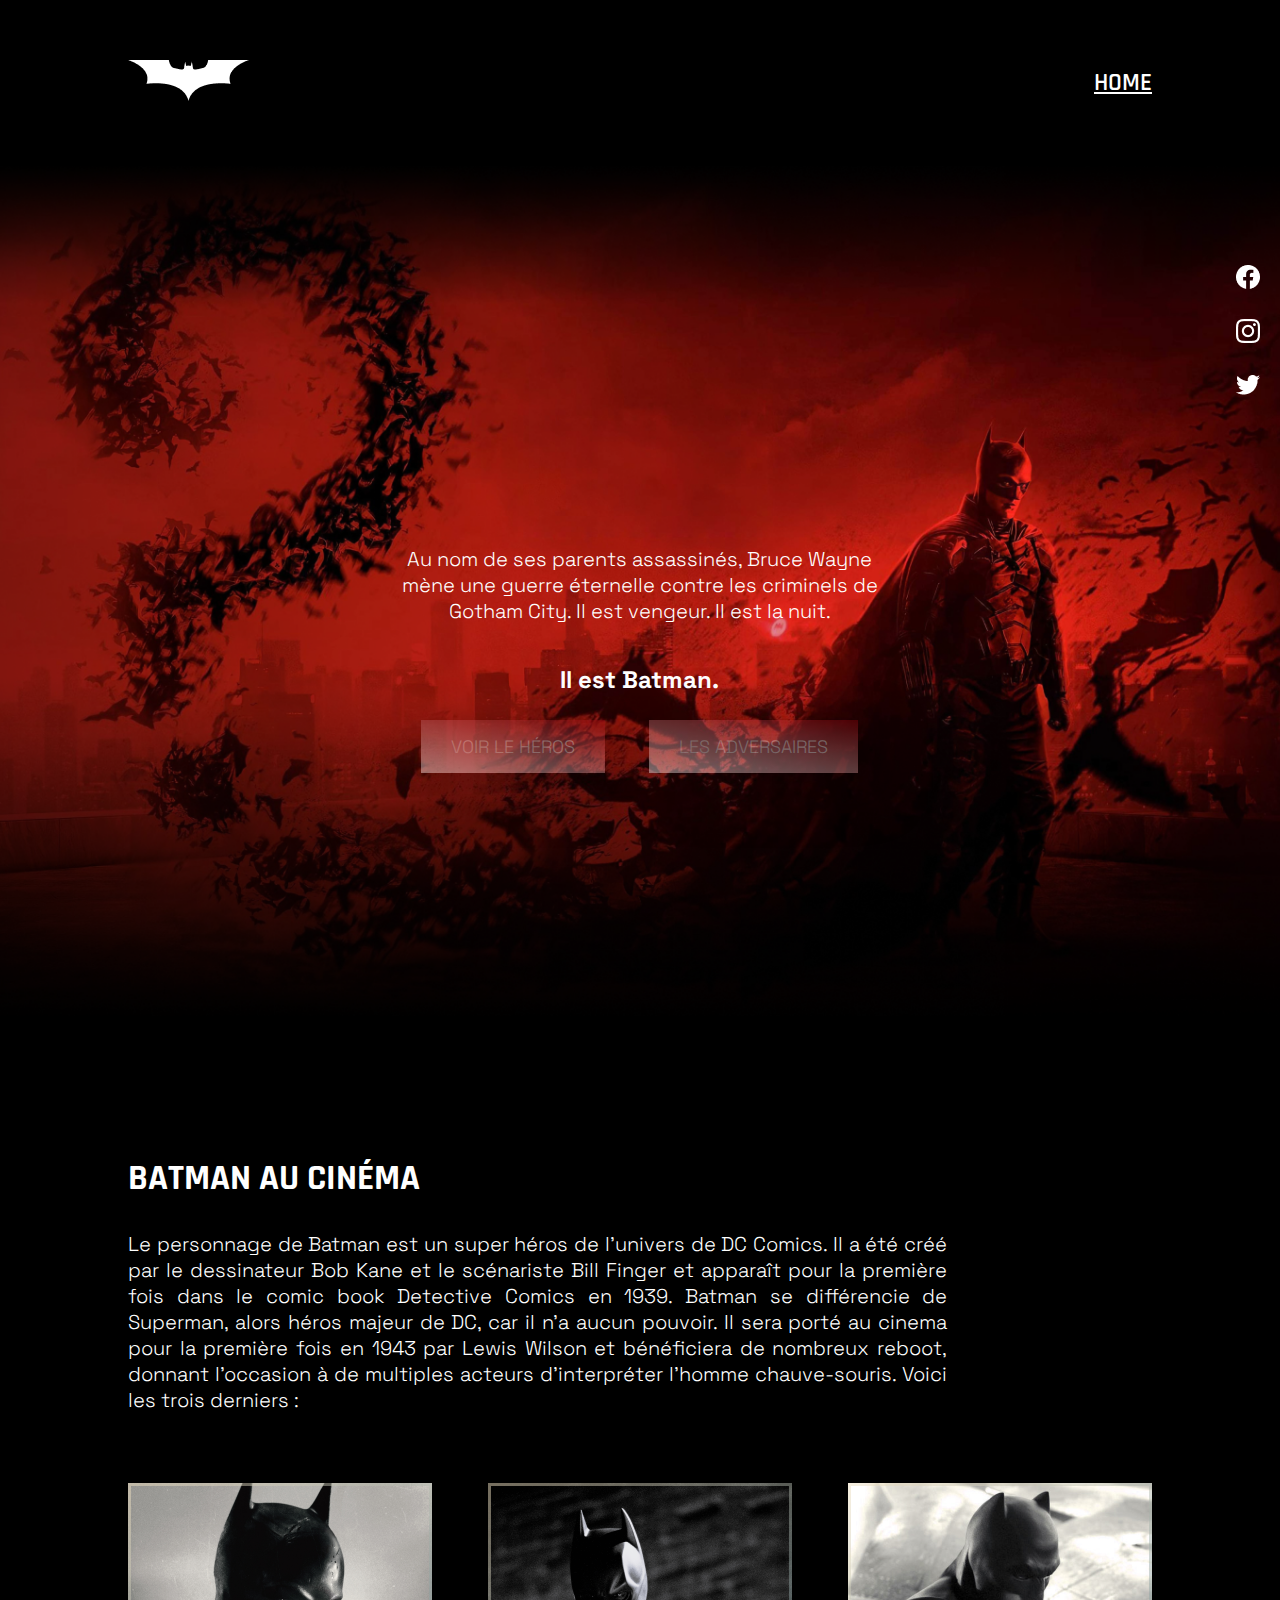
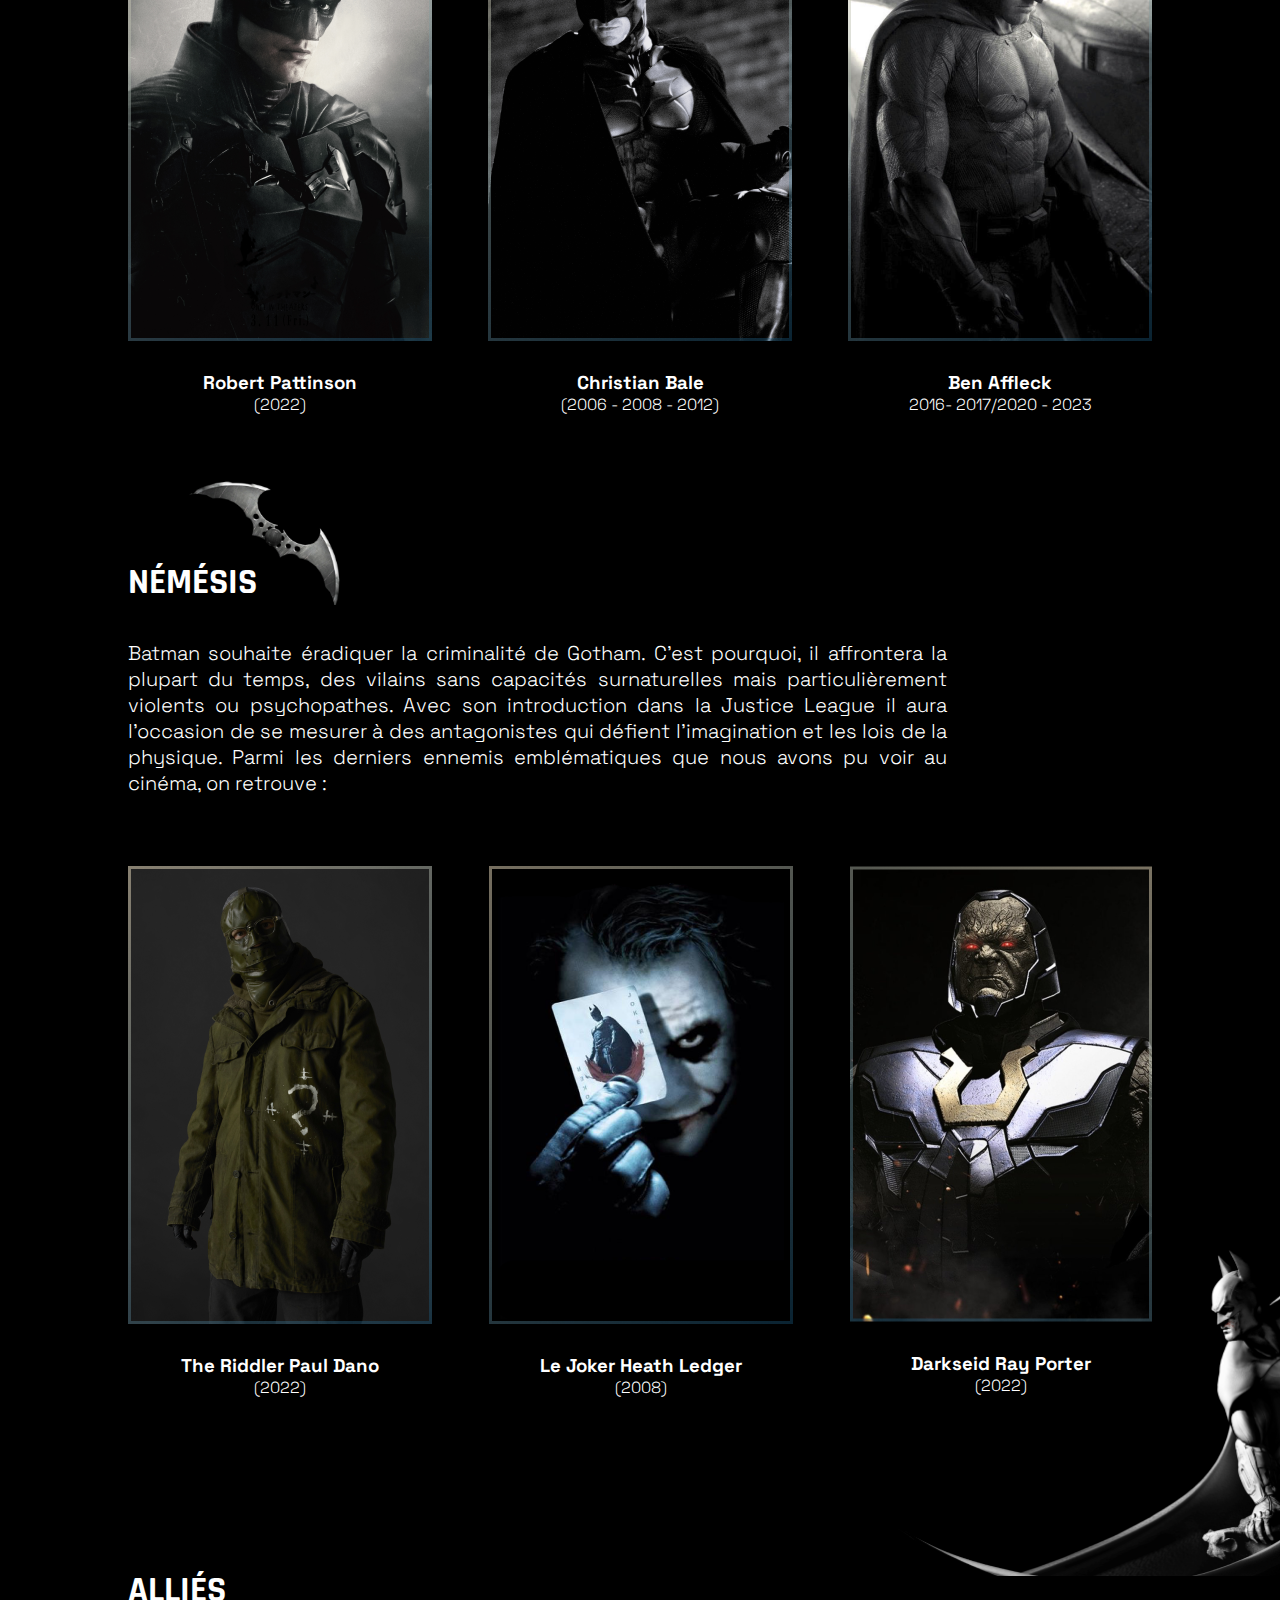
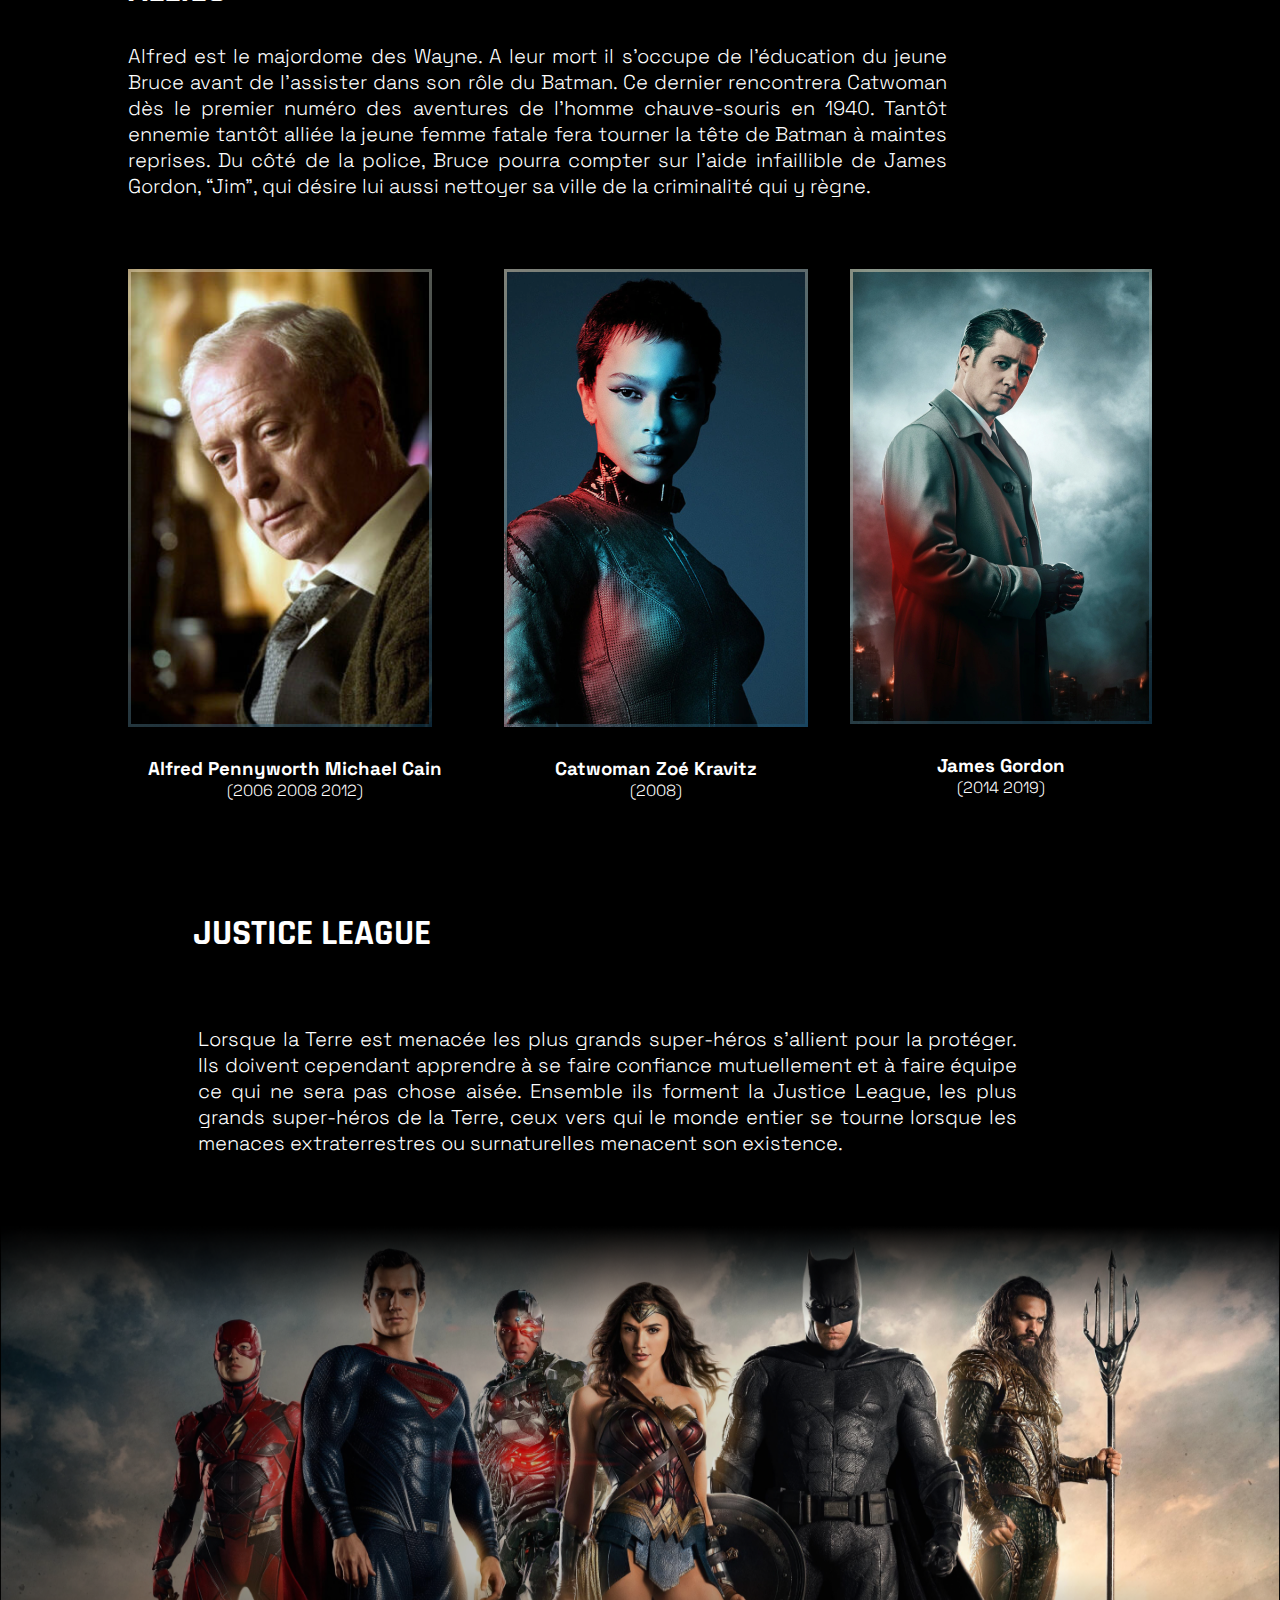
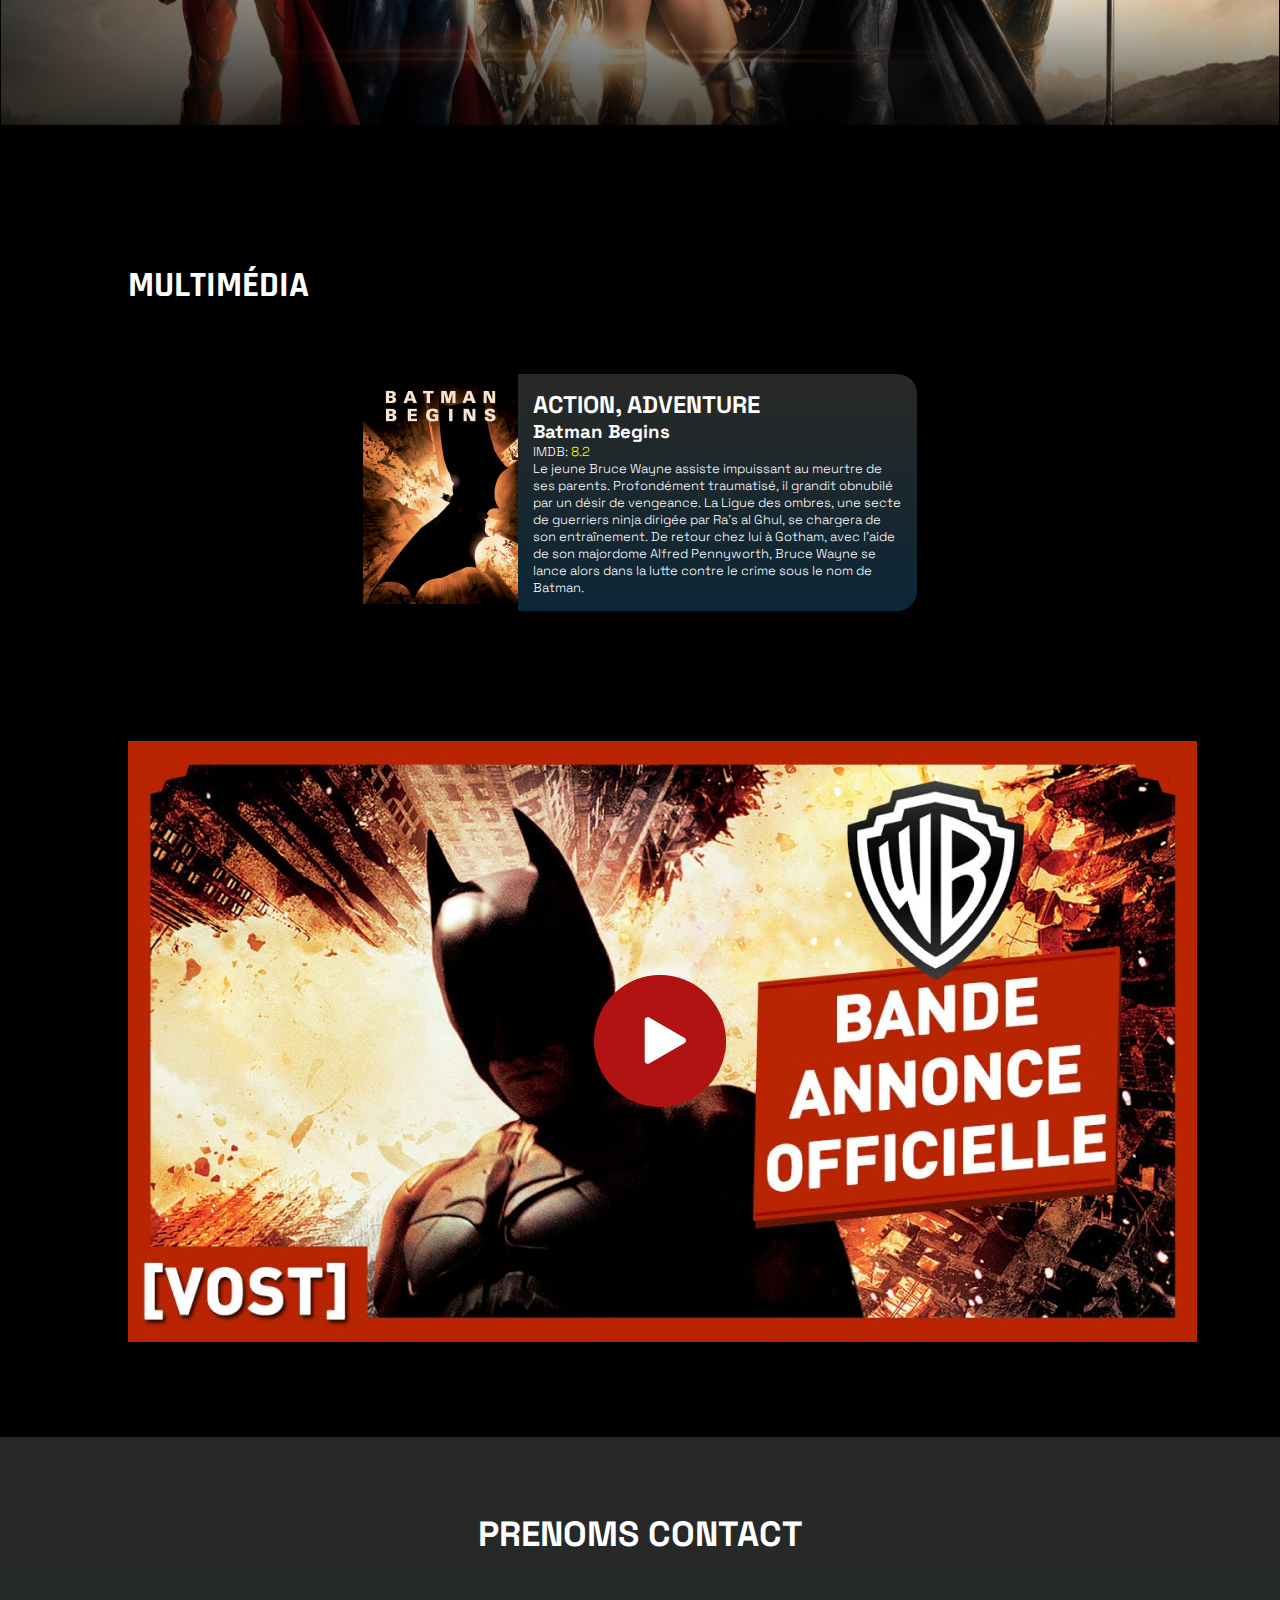
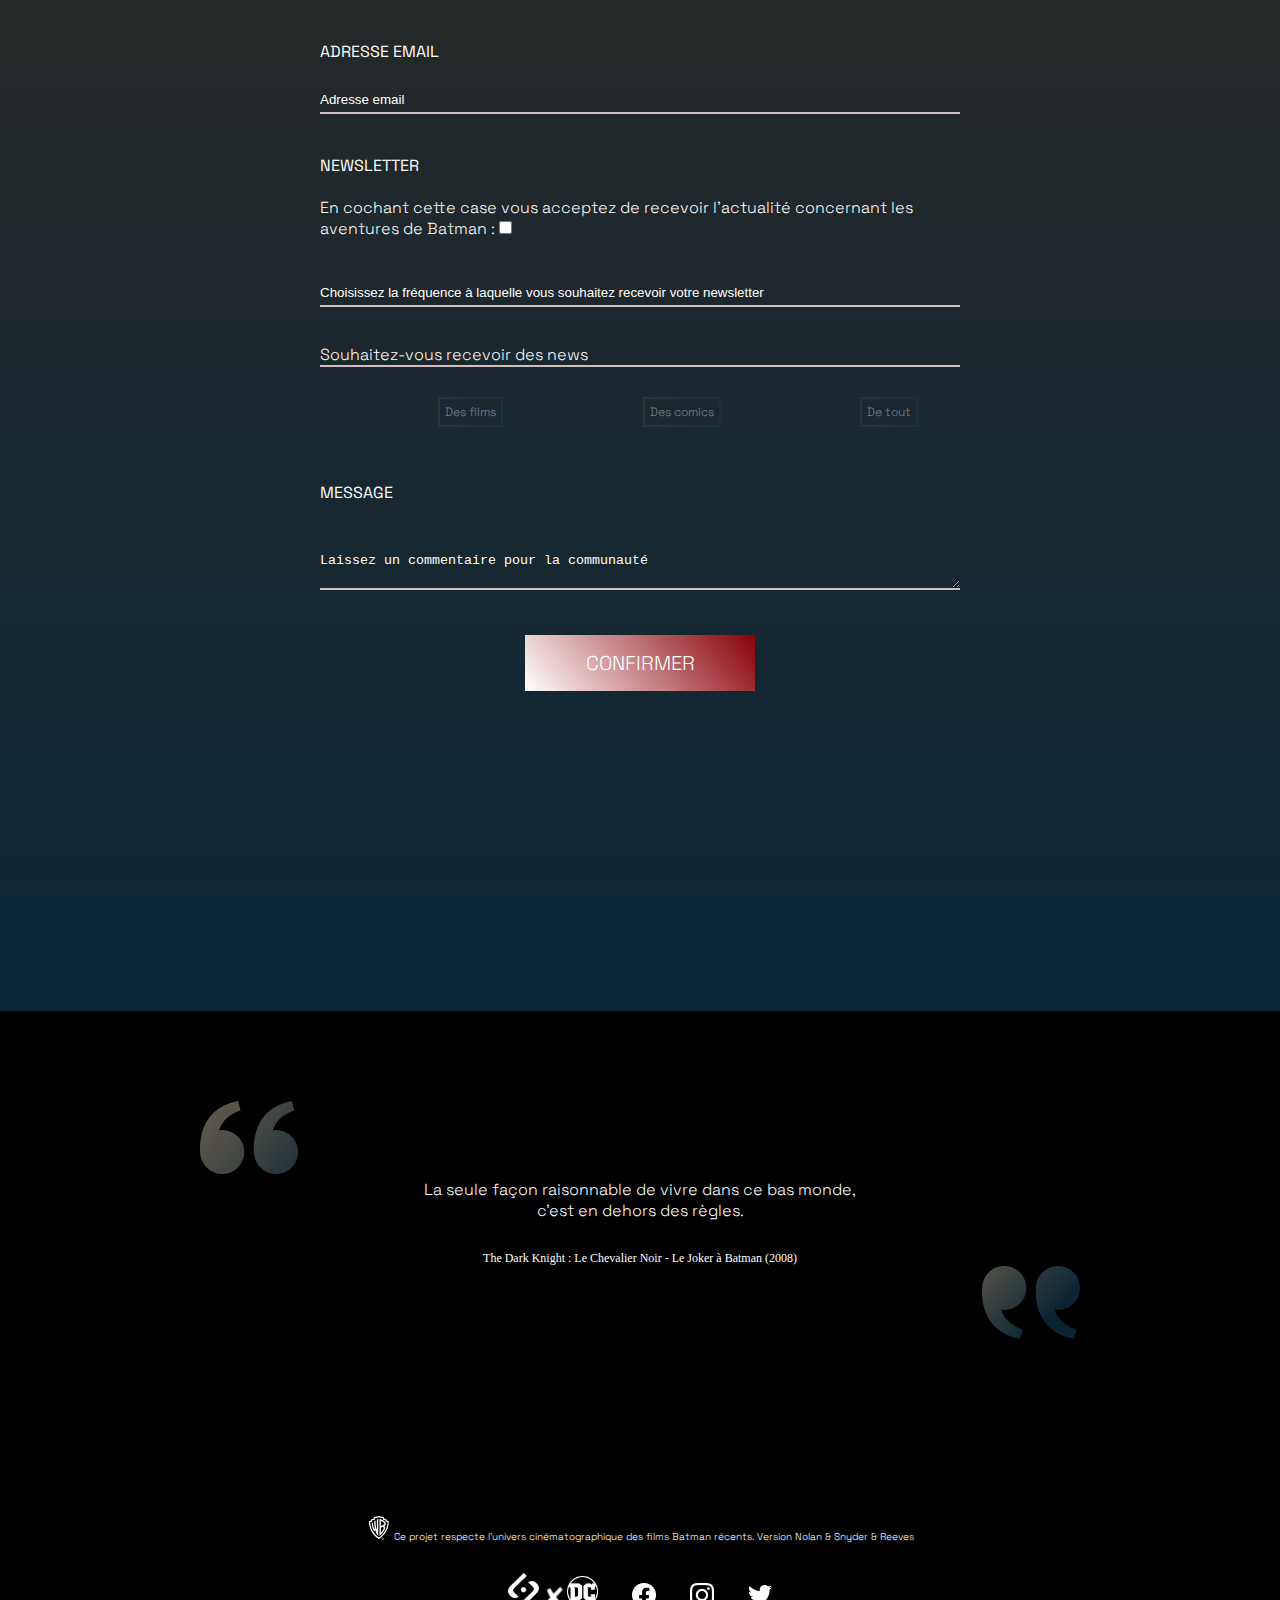
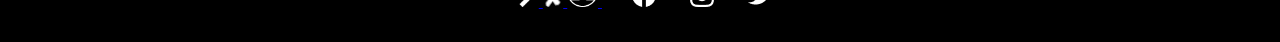
==== index.html @ 6c206aac "Initial commit" ====
<!DOCTYPE html>
<html lang="fr">

<head>
    <meta charset="UTF-8" />
    <meta name="viewport" content="width=device-width, initial-scale=1.0" />
    <title>Batman project</title>
    <link rel="stylesheet" href="./assets/CSS/style.css" />
    <style></style>
</head>

<body>
    <header>
        <nav class="container">
            <a href="index.html">
                <img class="logo" src="assets/Logos/logohome.png" alt="logo" />
            </a>
            <ul>
                <li><a href="index.html">HOME</a></li>
            </ul>
        </nav>
    </header>
    <main>
        <!--Les reseaux sociaux avec le scrolling-->
        <div class="scroll">
            <a href="#hero"><img class="social" src="./assets/Logos/logo_bat_flèche.png" alt="" /></a>
            <img class="social" src="./assets/Logos/icon_facebook.png" alt="" />
            <img class="social" src="./assets/Logos/icon_ig.png" alt="" />
            <img class="social" src="./assets/Logos/icon_tw.png" alt="" />
            <a href="#citations"><img class="social" src="./assets/Logos/logo_bat_flèche_2.png" alt="" /></a>
        </div>

        <!--La première section de la partie - hero-->
        <section id="hero">
            <div class="container">
                <div class="content">
                    <p class="texte">
                        Au nom de ses parents assassinés, Bruce Wayne mène une guerre
                        éternelle contre les criminels de Gotham City. Il est vengeur. Il
                        est la nuit.
                    </p>
                    <h2 class="titre">Il est Batman.</h2>
                    <div class="cta">
                        <a class="btn" href="#Batman-cinéma">VOIR LE HÉROS</a>
                        <a class="btn" href="#némésis">LES ADVERSAIRES</a>
                    </div>
                </div>
            </div>
            <img class="flèche" src="./assets/Logos/flèche_down_header.png" alt="" />
        </section>

        <!--La deuxième section concernant Batman au cinéma-->
        <section id="Batman-cinéma">
            <div class="container">
                <h1 class="titre">BATMAN AU CINÉMA</h1>
                <p class="description">
                    Le personnage de Batman est un super héros de l’univers de DC
                    Comics. Il a été créé par le dessinateur Bob Kane et le scénariste
                    Bill Finger et apparaît pour la première fois dans le comic book
                    Detective Comics en 1939. Batman se différencie de Superman, alors
                    héros majeur de DC, car il n’a aucun pouvoir. Il sera porté au
                    cinema pour la première fois en 1943 par Lewis Wilson et bénéficiera
                    de nombreux reboot, donnant l’occasion à de multiples acteurs
                    d’interpréter l’homme chauve-souris. Voici les trois derniers :
                </p>
                <div class="batman-personnage">
                    <div class="batman-item">
                        <div class="image-container">
                            <img src="./assets/Illustrations/Bathome2.png" alt="" />
                        </div>

                        <div class="personnage-info">
                            <h3>Robert Pattinson</h3>
                            <p>(2022)</p>
                        </div>
                    </div>
                    <div class="batman-item">
                        <div class="image-container">
                            <img src="./assets/Illustrations/Bathome3.png" alt="" />
                        </div>

                        <div class="personnage-info">
                            <h3>Christian Bale</h3>
                            <p>(2006 - 2008 - 2012)</p>
                        </div>
                    </div>
                    <div class="batman-item">
                        <div class="image-container">
                            <img src="./assets/Illustrations/Bathome4.png" alt="" />
                        </div>

                        <div class="personnage-info">
                            <h3>Ben Affleck</h3>
                            <p>2016- 2017/2020 - 2023</p>
                        </div>
                    </div>
                </div>
            </div>
        </section>

        <!--La section némésis-->
        <section id="némésis">
            <div class="container">
                <div>
                    <h1 class="titre">NÉMÉSIS</h1>
                </div>

                <p class="description">
                    Batman souhaite éradiquer la criminalité de Gotham. C’est pourquoi,
                    il affrontera la plupart du temps, des vilains sans capacités
                    surnaturelles mais particulièrement violents ou psychopathes. Avec
                    son introduction dans la Justice League il aura l’occasion de se
                    mesurer à des antagonistes qui défient l’imagination et les lois de
                    la physique. Parmi les derniers ennemis emblématiques que nous avons
                    pu voir au cinéma, on retrouve :
                </p>
                <div class="némésis-personnage">
                    <div class="némésis-item">
                        <div class="image-container">
                            <img src="./assets/Illustrations/Bathome5.png" alt="" />
                        </div>

                        <div class="personnage-info">
                            <h3>The Riddler Paul Dano</h3>
                            <p>(2022)</p>
                        </div>
                    </div>
                    <div class="némésis-item">
                        <div class="image-container">
                            <img src="./assets/Illustrations/Bathome6.png" alt="" />
                        </div>

                        <div class="personnage-info">
                            <h3>Le Joker Heath Ledger</h3>
                            <p>(2008)</p>
                        </div>
                    </div>
                    <div class="némésis-item">
                        <div class="image-container">
                            <img src="./assets/Illustrations/Bathome7.png" alt="" />
                        </div>

                        <div class="personnage-info">
                            <h3>Darkseid Ray Porter</h3>
                            <p>(2022)</p>
                        </div>
                    </div>
                </div>
            </div>
        </section>
        <!--La section alliés-->
        <section id="alliés">
            <div class="container">
                <h1 class="titre">ALLIÉS</h1>
                <p class="description">
                    Alfred est le majordome des Wayne. A leur mort il s’occupe de
                    l’éducation du jeune Bruce avant de l’assister dans son rôle du
                    Batman. Ce dernier rencontrera Catwoman dès le premier numéro des
                    aventures de l’homme chauve-souris en 1940. Tantôt ennemie tantôt
                    alliée la jeune femme fatale fera tourner la tête de Batman à
                    maintes reprises. Du côté de la police, Bruce pourra compter sur
                    l’aide infaillible de James Gordon, “Jim”, qui désire lui aussi
                    nettoyer sa ville de la criminalité qui y règne.
                </p>
                <div class="alliés-personnage">
                    <div class="alliés-item">
                        <div class="image-container">
                            <img src="./assets/Illustrations/Bathome9.png" alt="" />
                        </div>

                        <div class="personnage-info">
                            <h3>Alfred Pennyworth Michael Cain</h3>
                            <p>(2006 2008 2012)</p>
                        </div>
                    </div>
                    <div class="alliés-item">
                        <div class="image-container">
                            <img src="./assets/Illustrations/Bathome8.png" alt="" />
                        </div>

                        <div class="personnage-info">
                            <h3>Catwoman Zoé Kravitz</h3>
                            <p>(2008)</p>
                        </div>
                    </div>
                    <div class="alliés-item">
                        <div class="image-container">
                            <img src="./assets/Illustrations/Bathome10.png" alt="" />
                        </div>

                        <div class="personnage-info">
                            <h3>James Gordon</h3>
                            <p>(2014 2019)</p>
                        </div>
                    </div>
                </div>
            </div>
        </section>
        <!--La section justice league-->
        <section id="batman-justice-league">
            <div class="container">
                <h1 class="titre">JUSTICE LEAGUE</h1>
                <p class="description">
                    Lorsque la Terre est menacée les plus grands super-héros s’allient
                    pour la protéger. Ils doivent cependant apprendre à se faire
                    confiance mutuellement et à faire équipe ce qui ne sera pas chose
                    aisée. Ensemble ils forment la Justice League, les plus grands
                    super-héros de la Terre, ceux vers qui le monde entier se tourne
                    lorsque les menaces extraterrestres ou surnaturelles menacent son
                    existence.
                </p>
            </div>
            <img class="justice-league" width="100%" src="./assets/Illustrations/Bathome11.png" alt="" />
        </section>

        <!--La section multimédia-->
        <section id="multimédia">
            <div class="container">
                <h1 class="titre"><strong>MULTIMÉDIA</strong></h1>

                <button class="left">
                    <img src="assets/Logos/icon_flèche_1.png" alt="" />
                </button>
                <button class="right">
                    <img src="assets/Logos/icon_flèche_2.png" alt="" />
                </button>
                <div class="slider-multimédia">
                    <div class="slider-image">
                        <img src="assets/Illustrations/Bathome_ba1.png" alt="" />
                    </div>
                    <div class="slider-content">
                        <h2>ACTION, ADVENTURE</h2>
                        <h3>Batman Begins</h3>
                        <p>IMDB: <span class="yellow">8.2</span></p>
                        <p>
                            Le jeune Bruce Wayne assiste impuissant au meurtre de ses
                            parents. Profondément traumatisé, il grandit obnubilé par un
                            désir de vengeance. La Ligue des ombres, une secte de guerriers
                            ninja dirigée par Ra's al Ghul, se chargera de son entraînement.
                            De retour chez lui à Gotham, avec l'aide de son majordome Alfred
                            Pennyworth, Bruce Wayne se lance alors dans la lutte contre le
                            crime sous le nom de Batman.
                        </p>
                    </div>
                </div>

                <div class="image-bande-annonce">
                    <img src="./assets/Illustrations/Bathome_ba2.png" alt="" />
                </div>
            </div>
        </section>
        <!--Formulaire-->
        <section id="contact">
            <div class="form">
                <h2>PRENOMS CONTACT</h2>
                <form action="">
                    <label class="titre" for="email">
                        <strong>ADRESSE EMAIL</strong></label>
                    <input type="email" name="email" placeholder="Adresse email" />
                    <br />
                    <label for="newsletter"> <strong>NEWSLETTER</strong></label> <br />
                    <br />
                    <label for="">
                        En cochant cette case vous acceptez de recevoir l’actualité
                        concernant les aventures de Batman :</label>
                    <input type="checkbox" />
                    <div>
                        <br />
                        <label for="news"></label>
                        <input type="news" name="news"
                            placeholder="Choisissez la fréquence à laquelle vous souhaitez recevoir votre newsletter" />

                        <span class="icon">
                            <img src="./assets/Logos/icon_flèche_2.png" alt="" />
                            <ul class="menu">
                                <li>Une fois par semaine</li>
                                <li>Une fois toutes les deux semaine</li>
                                <li>Une fois par mois</li>
                                <li>Une fois tous les trois mois</li>
                                <li>Une fois tous les six mois</li>
                            </ul>
                        </span>
                    </div>
                    <br />
                    <div>
                        <p class="news">Souhaitez-vous recevoir des news</p>
                    </div>
                    <div class="btn-group">
                        <input type="radio" id="film" />
                        <label for="film">Des films</label>
                        <input type="radio" id="comics" />
                        <label for="comics">Des comics</label>
                        <input type="radio" id="tout" />
                        <label for="tout">De tout</label>
                    </div>

                    <p class="titre"><strong>MESSAGE</strong></p>
                    <textarea name="" id="" cols="30" placeholder="Laissez un commentaire pour la communauté
                    "></textarea>

                    <span class="pop"><a class="submit" href="#submit">CONFIRMER</a></span>

                    <a class="submit" href="#submit"></a>
                    <div id="submit" class="CONFIRMER">
                        <div class="CONFIRMER-content">
                            <h1>MESSAGE REÇU!</h1>
                            <a href="#" class="submit_close">&times;</a>
                        </div>
                    </div>
                </form>
            </div>
        </section>

        <!--Section Citation-->
        <section id="citations">
            <div class="container">
                <div class="guillemet-open">
                    <img src="./assets/Logos/icon_guillemets_1.png" alt="" />
                </div>

                <div class="citation-carte">
                    <div>
                        <p class="citation-texte">
                            La seule façon raisonnable de vivre dans ce bas monde, c'est en
                            dehors des règles.
                        </p>
                    </div>
                    <div class="citation-auteur">
                        <p>
                            The Dark Knight : Le Chevalier Noir - Le Joker à Batman (2008)
                        </p>
                    </div>
                </div>
                <div class="guillemet-close">
                    <img src="./assets/Logos/icon_guillemets_2.png" alt="" />
                </div>
            </div>
        </section>
    </main>
    <div class="cleatfix"></div>
    <footer>
        <div class="container">
            <div class="text-footer">
                <img src="./assets/Logos/icon_WB.png" alt="" />
                Ce projet respecte l’univers cinématographique des films Batman
                récents. Version Nolan & Snyder & Reeves
            </div>
            <div class="social-footer">
                <a href="#" class="social-item">
                    <img class="logo-f" width="3%" src="./assets/Logos/logo_sayna_white.png" alt=""/>
                    <img class="logo-f" width="2%" src="./assets/Logos/icon_x.png" alt="" />
                    <img class="logo-f" width="3%" src="./assets/Logos/icon_DC.png" alt="" />
                    <a class="social-item" href=""><img class="logo-f" src="./assets/Logos/icon_facebook.png"
                            alt="" /></a>
                    <a class="social-item" href=""><img class="logo-f" src="./assets/Logos/icon_ig.png" alt="" ></a>
                    <a class="social-item" href=""><img class="logo-f" src="./assets/Logos/icon_tw.png" alt=""/></a>
                </a>
            </div>
        </div>
    </footer>
</body>

</html>
---- assets/CSS/style.css ----
@import url('https://fonts.googleapis.com/css2?family=Rajdhani:wght@300;400;500;600;700&family=Space+Grotesk:wght@300;400;500;600;700&display=swap');
@font-face {
    font-family: 'rajdhani';
    src: url(../police/Rajdhani-Medium.ttf);
}

:root{
    --yellow-color: #FFFF00;
    --yellow-light: #f8f184;
    --bleu-color: #19587d;
    --white-color: #ffffff;
    --gradient-White: #eddebf67;
    --gradient-red: #890008;
    --black-color: #000;
    --grey-color: #C4C4C4;
    --gradient-white: #bdb8af38;
    --gradient-grey: #19587d70;
    --color-g: #BCBBBD;
}

*{
    margin: 0;
    padding: 0;
    box-sizing: border-box;
}
h1{
    font-family: 'rajdhani';
    font-size: 36px;
    font-weight: 400;
}
button{
    font-family: 'rajdhani';
    font-size: 20px;
    font-weight: 400;
}

.container{
    width: 80%;
    margin: 0 auto;
}
body{
    background-color: black;
    color: white;
    font-family: 'Space Grotesk';
    font-weight: 300;
    background-image: url(../Illustrations/Bathome12.png);
    background-repeat: no-repeat;
    background-size: 35%;
    background-position: 887px 2850px;
  
}

.up-bar{
    border-top: #BCBBBD 1px solid;
    position: relative;
    top: 132px;
    width: 87%;
    left: 102px;

}

.left-bar{
    background-color: #BCBBBD 1px solid;
    height: 8300px;
    left: 87%;
    top: 0px;
    border-left: 1px solid #BCBBBD;
    position: absolute;
    margin-left: 102px
}

.right-bar{
    background-color: #BCBBBD 1px solid;
    height: 8300px;
    right: 85%;
    top: 0px;
    border-left: 1px solid #BCBBBD;
    position: absolute;
    margin-right: 102px
}

/*Design de la barre de navigation*/

nav{
    display: flex;
    align-items: center;
    justify-content: space-between;
    padding: 60px 0;
}

ul{
    list-style: none;
}

nav ul a{
    color:var(--white-color) ;
    font-size: 25px;
    font-weight: 600;
    font-family: 'rajdhani';
    /*text-decoration: none; */
}
.logo:hover{
    -webkit-filter:invert(4%) sepia(100%) saturate(1498%) hue-rotate(355deg) brightness(109%) contrast(103%) ;
    filter: invert(4%) sepia(100%) saturate(1498%) hue-rotate(355deg) brightness(109%) contrast(103%);
}
.logo-f:hover{
    -webkit-filter:invert(4%) sepia(100%) saturate(1498%) hue-rotate(355deg) brightness(109%) contrast(103%) ;
    filter: invert(4%) sepia(100%) saturate(1498%) hue-rotate(355deg) brightness(109%) contrast(103%);
}
.social:hover{
    -webkit-filter:invert(4%) sepia(100%) saturate(1498%) hue-rotate(355deg) brightness(109%) contrast(103%) ;
    filter: invert(4%) sepia(100%) saturate(1498%) hue-rotate(355deg) brightness(109%) contrast(103%);
}
.image-container:hover{
    transform: scale(1.1);
}


nav ul a:hover{
     color: var(--yellow-color);
}

/*Design de la partie en tête Hero */

#hero{
    background-image: url(../Illustrations/Bathome1.png);
    height: 850px;
    background-position: top center;
    background-repeat: no-repeat;
    background-color: black;
    background-size: cover;
}

.content{
    display: flex;
    justify-content: center;
    flex-direction: column;
    text-align: center;
    width: 60%;
    margin: 0 auto;
    padding-top: 380px;
}

#hero .titre{
    margin: 40px;
}
#hero .texte{
    text-align: center;
    width: 85%;
    margin: 0 auto;
    font-size: 20px;
}

.btn{
    text-decoration: none;
    color: var(--white-color);
    font-size: 18px;
    padding: 15px 30px;
    margin: 20px;
    margin-top: 10px;
    opacity: 40%;
    background: linear-gradient(
        10deg,var(--white-color), var(--gradient-red)

    );
    box-shadow: var(--black-color) 15px 15px 50px;
}
.btn:hover{
    text-decoration: underline;
    font-weight: bold;
    opacity: 100%;
}
#hero .flèche{
    display: block;
    margin: 0 auto;
    margin-top: 250px;
}

.scroll {
    display: flex;
    flex-direction: column;
    align-items: center;
    position: fixed;
    right: 20px;
    top: 200px;

}

.scroll .social{
    margin-top: 30px;
    cursor: pointer;

}


/*Design de la partie batman personnage */

#Batman-cinéma{
    margin-top: 70px;
}

.batman-personnage{
    display: flex;
    justify-content: space-between;

}

.image-container{
    display: inline-block;
    overflow: hidden;
    position: relative;
    transition: transform 0.3s ease;
    cursor: pointer;
}


#Batman-cinéma .titre{
    text-transform: uppercase;
    font-weight: bold;
    margin: 30px 0;
    padding-top: 70px;
}

#Batman-cinéma .description{
    margin-bottom: 70px;
    text-align: justify;
    width: 80%;
    font-size: 20px;
    
}
#Batman-cinéma .personnage-info{
    text-align: center;
    padding: 20px;

}

/*Design de la partie némésis */

#Némésis{
    margin-top: 70px;
}

.némésis-personnage{
    display: flex;
    justify-content: space-between;
}

.image-container{
    display: inline-block;
    overflow: hidden;
    position: relative;
    transition: transform 0.3s ease;
    cursor: pointer;
}

#némésis .titre{
    background-image:url(../Illustrations/Bathome13.png) ;
    background-size: 75%;
    background-position: top right;
    background-repeat: no-repeat;
    text-transform: uppercase;
    font-weight: bold;
    margin: 35px 0;
    padding-top: 90px;
    width: 22%;
}


#némésis .description{
    margin-bottom: 70px;
    text-align: justify;
    width: 80%;
    font-size: 20px;
    
}
#némésis .personnage-info{
    text-align: center;
    padding: 20px;

}

/*Design de la partie alliés*/

#Alliés{
    margin-top: 70px;
}

.alliés-personnage{
    display: flex;
    justify-content: space-between;
}

.image-container{
    display: inline-block;
    overflow: hidden;
    position: relative;
    transition: transform 0.3s ease;
    cursor: pointer;
}

#alliés .titre{
    text-transform: uppercase;
    font-weight: bold;
    margin: 30px 0;
    padding-top: 120px;
}

#alliés .description{
    margin-bottom: 70px;
    text-align: justify;
    width: 80%;
    font-size: 20px;

}

#alliés .personnage-info{
    text-align: center;
    padding: 20px;
}


/*Design justice league*/

#batman-justice-league{
    margin-top: 90px;
}

#batman-justice-league .titre{
    text-transform: uppercase;
    font-weight: bold;
    padding: -20px;
    margin: 65px; 
}

#batman-justice-league .description{
    margin-bottom: 70px;
    text-align: justify;
    width: 80%;
    font-size: 20px;
    margin: 70px;
    padding-top: 0 auto;
    
}

.justice-league{
    position: absolute;
}

/*Design de la partie multimédia */
#multimédia .titre{
    padding-top: 70px;
}

#multimédia{
    padding-top: 15cm;
}


#multimédia button{
    position: relative;
    background: none;
    border: none;
    top: 160px
}

#multimédia button.right{
    right: -85%;
}

#multimédia .slider-multimédia{
    display: flex;
    width: 60%;
    margin: 10px auto;
    padding: 30px;
    font-family: 'Space Grotesk';
    
}
#multimédia .slider-image{
    width: 100%;

}
#multimédia .slider-content{
    padding: 15px;
    background: linear-gradient(
         var(--gradient-white), var(--gradient-grey)
    );
    border-top-right-radius: 20px;
    border-bottom-right-radius: 20px;
   
}

#multimédia p{
    font-size: 13px;
}

#multimédia .yellow{
    color: var(--yellow-color);
}

#multimédia .image-bande-annonce{
    padding: 90px 0;
}

/*Design de la contact - formulaire */

#contact{
    background: linear-gradient(
         var(--gradient-white), var(--gradient-grey)
    );
    padding: 70px 0; 

}
#contact .form{
    width: 50%;
    margin: 0 auto;
}

#contact h2{
    text-align: center;
    font-size: 35px;
    margin-bottom: 65px;
    padding-top: 5px;

}

#contact .titre{
    display: block;
    margin: 25px 0;
    padding-top: 20px;
}

#contact .form input[type='email'], textarea{
    display: block;
    border-top: none;
    border-right: none;
    border-left: none;
    width: 100%;
    border-bottom: 2px solid rgb(206, 190, 190);
    background-color: transparent;
    padding: 5px 0;
    margin: 20px 0;
}

#contact .form input[type='news'], textarea{
    display: block;
    border-top: none;
    border-right: none;
    border-left: none;
    width: 100%;
    border-bottom: 2px solid rgb(206, 190, 190);
    background-color: transparent;
    padding: 5px 0;
    margin: -25px 0;
    padding-top: 50px;
}

#contact .news{
    margin: 20px 0;
    border-bottom: 2px solid rgb(206, 190, 190);
    width: 100%;

}

#contact .icon img{
    transform: rotate(90deg);
    width: 15px;
    cursor: pointer;
    position: relative;
    background: none;
    right: -95%;
    
}

#menu{
    display: none;
}


.icon:hover .menu{
    display: block;
    position: relative;
    transition: all 0.3s ease;
    visibility: visible;
    opacity: 1;
}

.menu{
    display: flex;
    position: absolute;
    transition: all 0.3s ease;
    visibility: hidden;
    opacity: 0;

}


.menu li{
    border-bottom: 1px solid;
    background: linear-gradient(
         var(--gradient-white), var(--gradient-grey)
    );
    padding-bottom: 10px;
    padding: 1em 1em;
    cursor: pointer;
    display: block;

}


::placeholder{
    color: #ffffff;
}
.btn-group{
    padding: 10px;
    display: flex;
    justify-content: space-around;
}


.form input[type='radio']{
    opacity: 0;
}

.btn-group label{
    cursor: pointer;
    border: 2px solid;
    padding: 5px;
    border-image: linear-gradient(
        69deg, var(--gradient-white),var(--gradient-grey)
    ) 1;
    font-size: 12px;
    opacity: 40%;
    
}

.btn-group label:hover{
    opacity: 100%;
}

.pop a{
    display: block;
    width: 230px;
    margin: 70px auto;
    padding: 15px 0;
    cursor: pointer;
    color: var(--gradient-White);
    background: linear-gradient(
        50deg,var(--white-color), var(--gradient-red)
    );
    font-size: 20px;
    color: #ffffff;
    text-align: center;
    text-decoration: none;
}

#submit:target{
    visibility: visible;
    opacity: 1;
}

#submit{
    margin: 0px;
    padding: 0px;
    box-sizing: border-box;
    background: linear-gradient(
         var(--gradient-white), var(--gradient-grey)
    );
    
    display: flex;
    justify-content: center ;
    align-items: center;
    height: 20vh;
    width: 600px;
    max-width: 100%;
    border-radius: 4px;
    position: relative;
    top: -400px;
    visibility: hidden;
    opacity: 0;
    
    
}

.submit_close{
    position: absolute;
    right: 15px;
    top: 15px;
    color: #BCBBBD;
    text-decoration: none;
}

input[type="submit"]:hover {
    background: linear-gradient(
        10deg,var(--white-color), var(--gradient-red)

    );
}
  


/*Design citations*/

#citations{
    margin: 90px;
}

#citations .citation-carte{
    text-align: center;
    width: 50%;
    margin: 0 auto;
}

#citations .citation-auteur{
    padding-top: 30px;
    font-size: 12px;
    font-family: 'radjahni';
}

#citations .guillemet-close{
    float: right;
}

/*Design du footer*/
footer{
    margin-top: 250px;
}
footer .text-footer{
    text-align: center;
    font-size: 10px;
}
footer .social-footer{
    text-align: center;
    margin: 30px 0;
}
footer .social-item{
    padding: 15px;
}
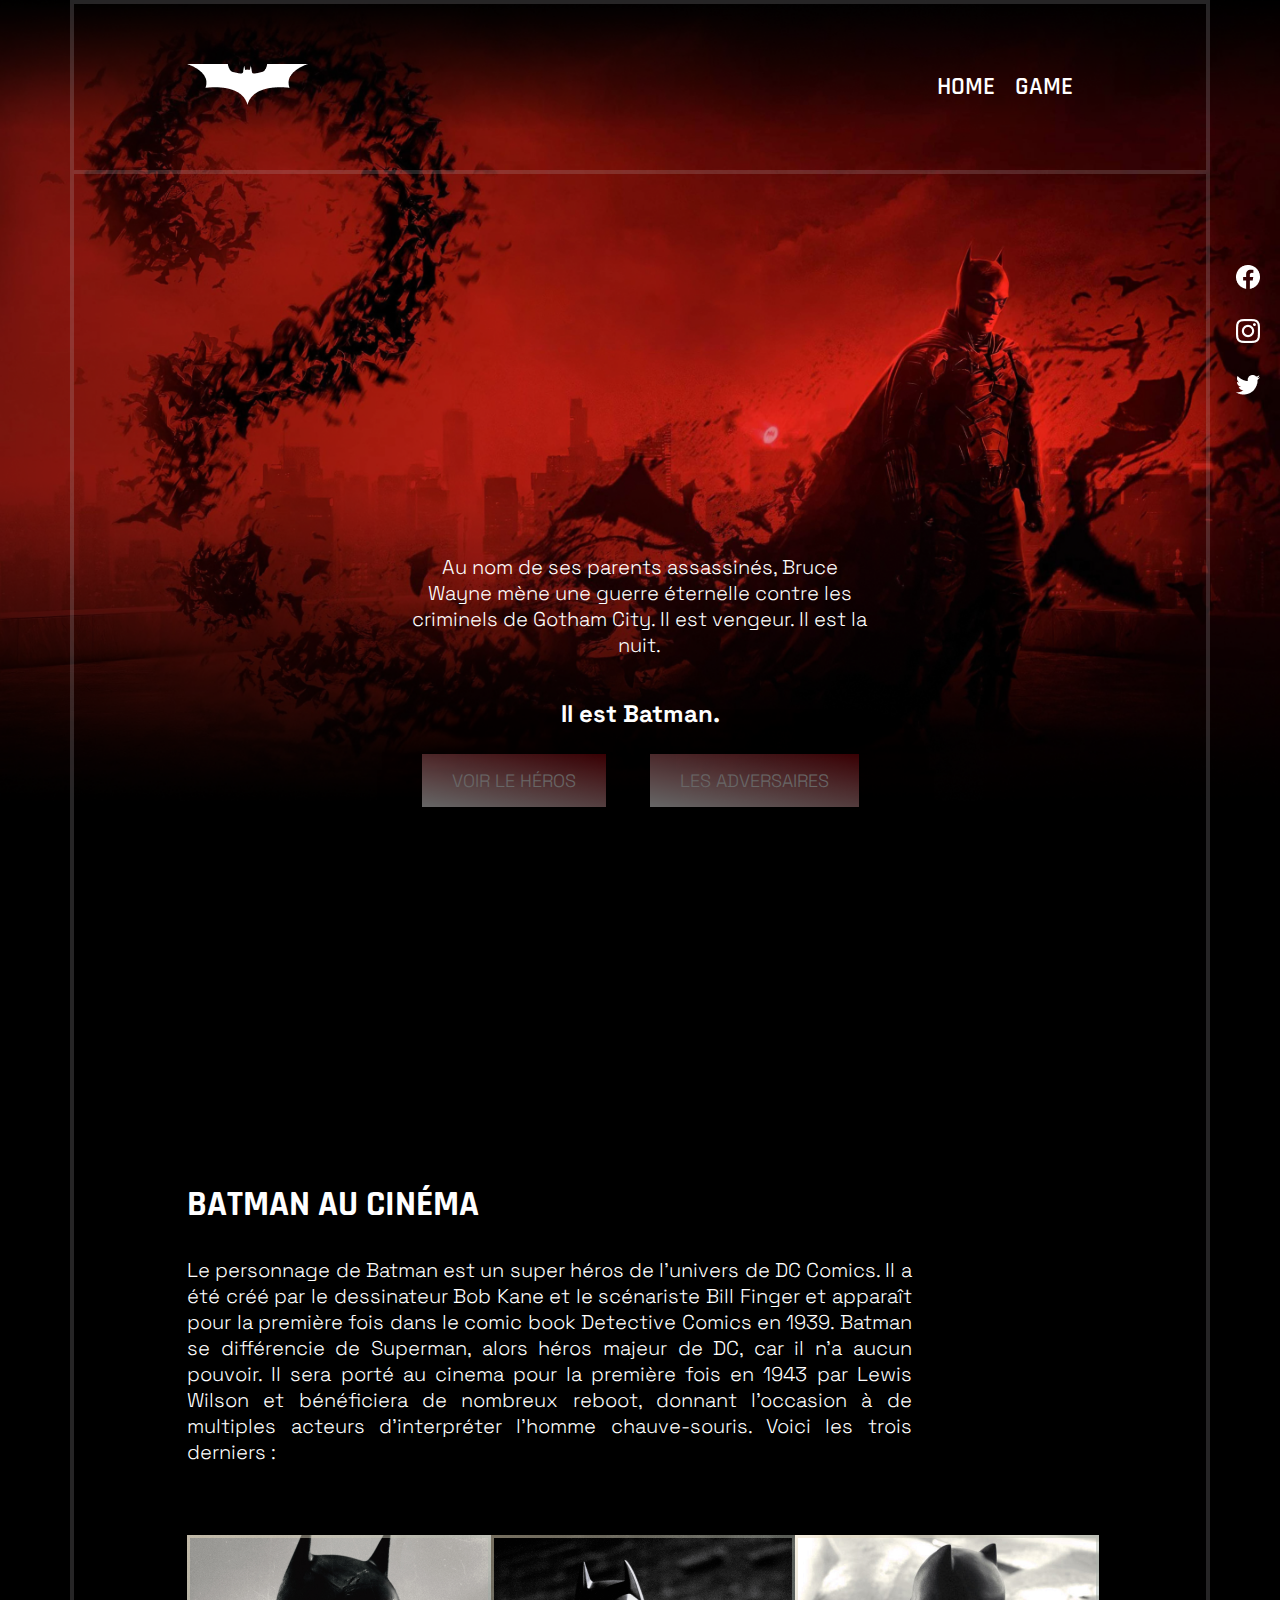
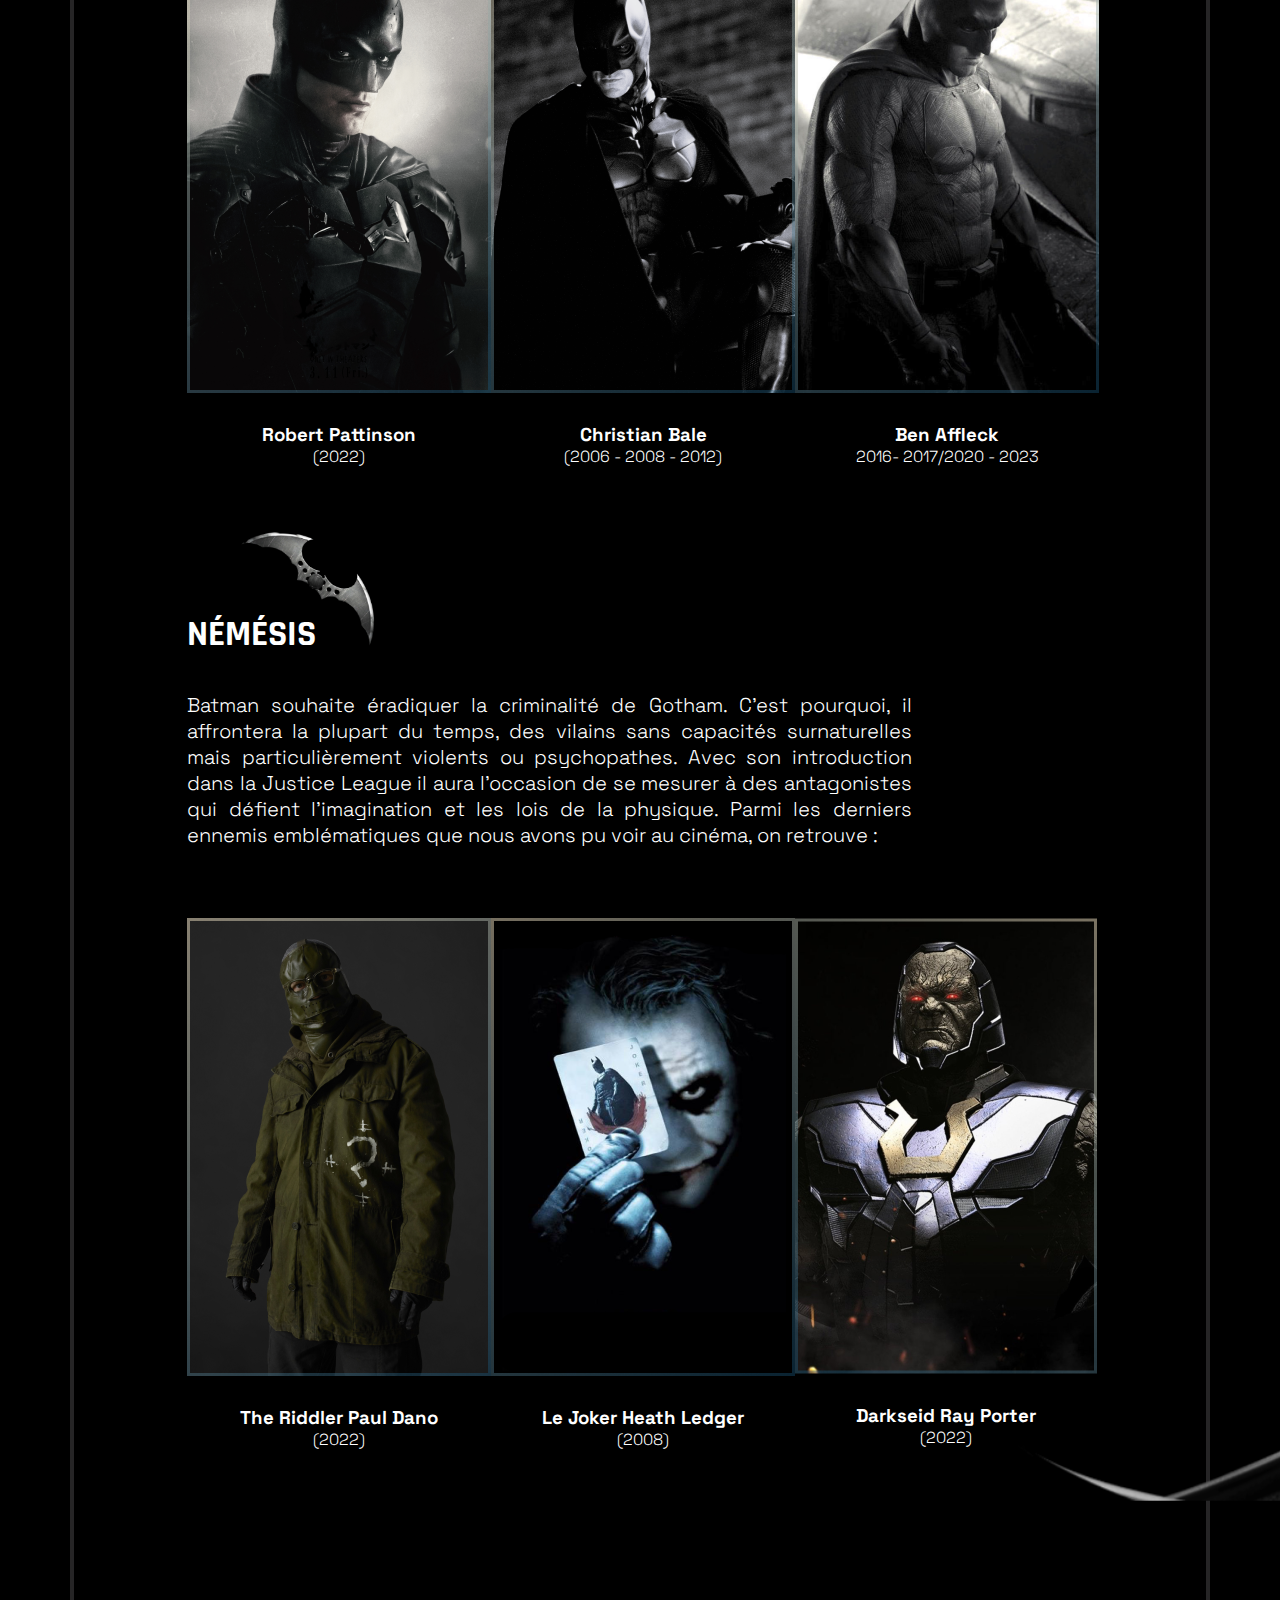
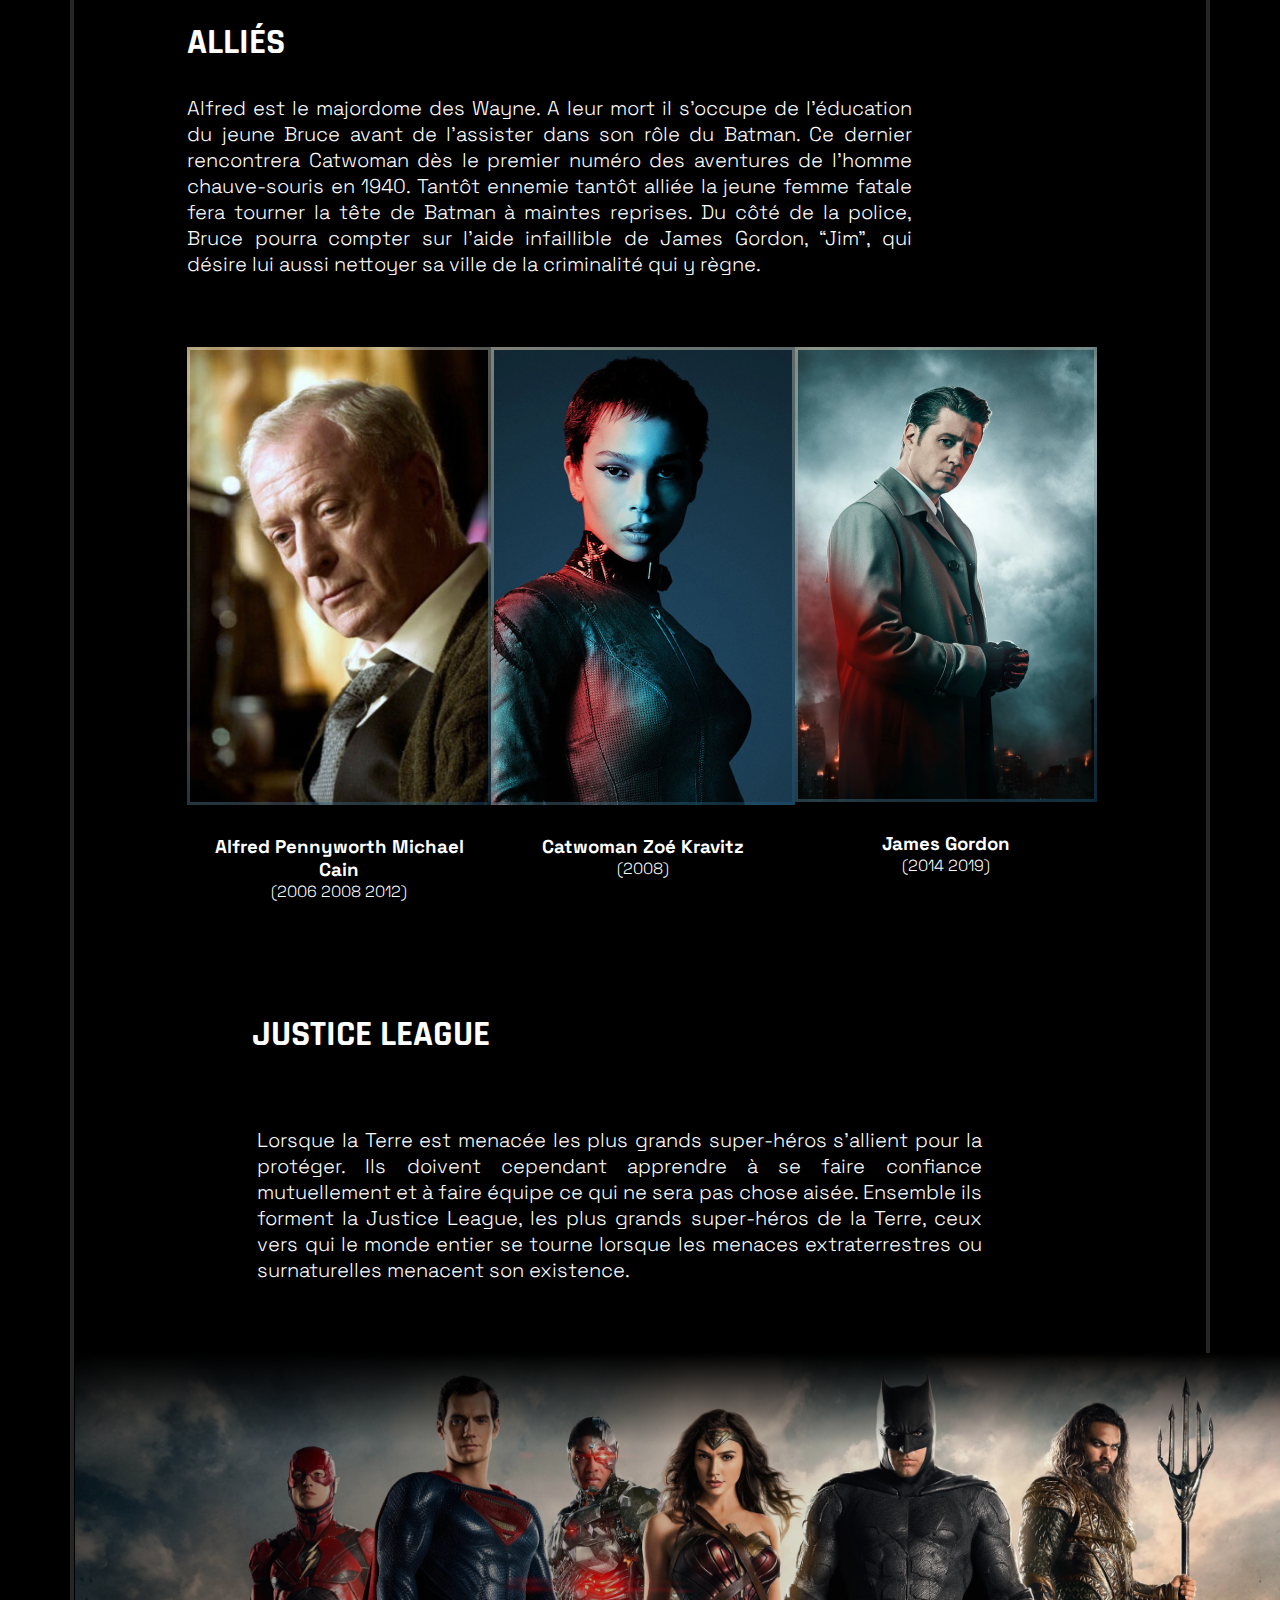
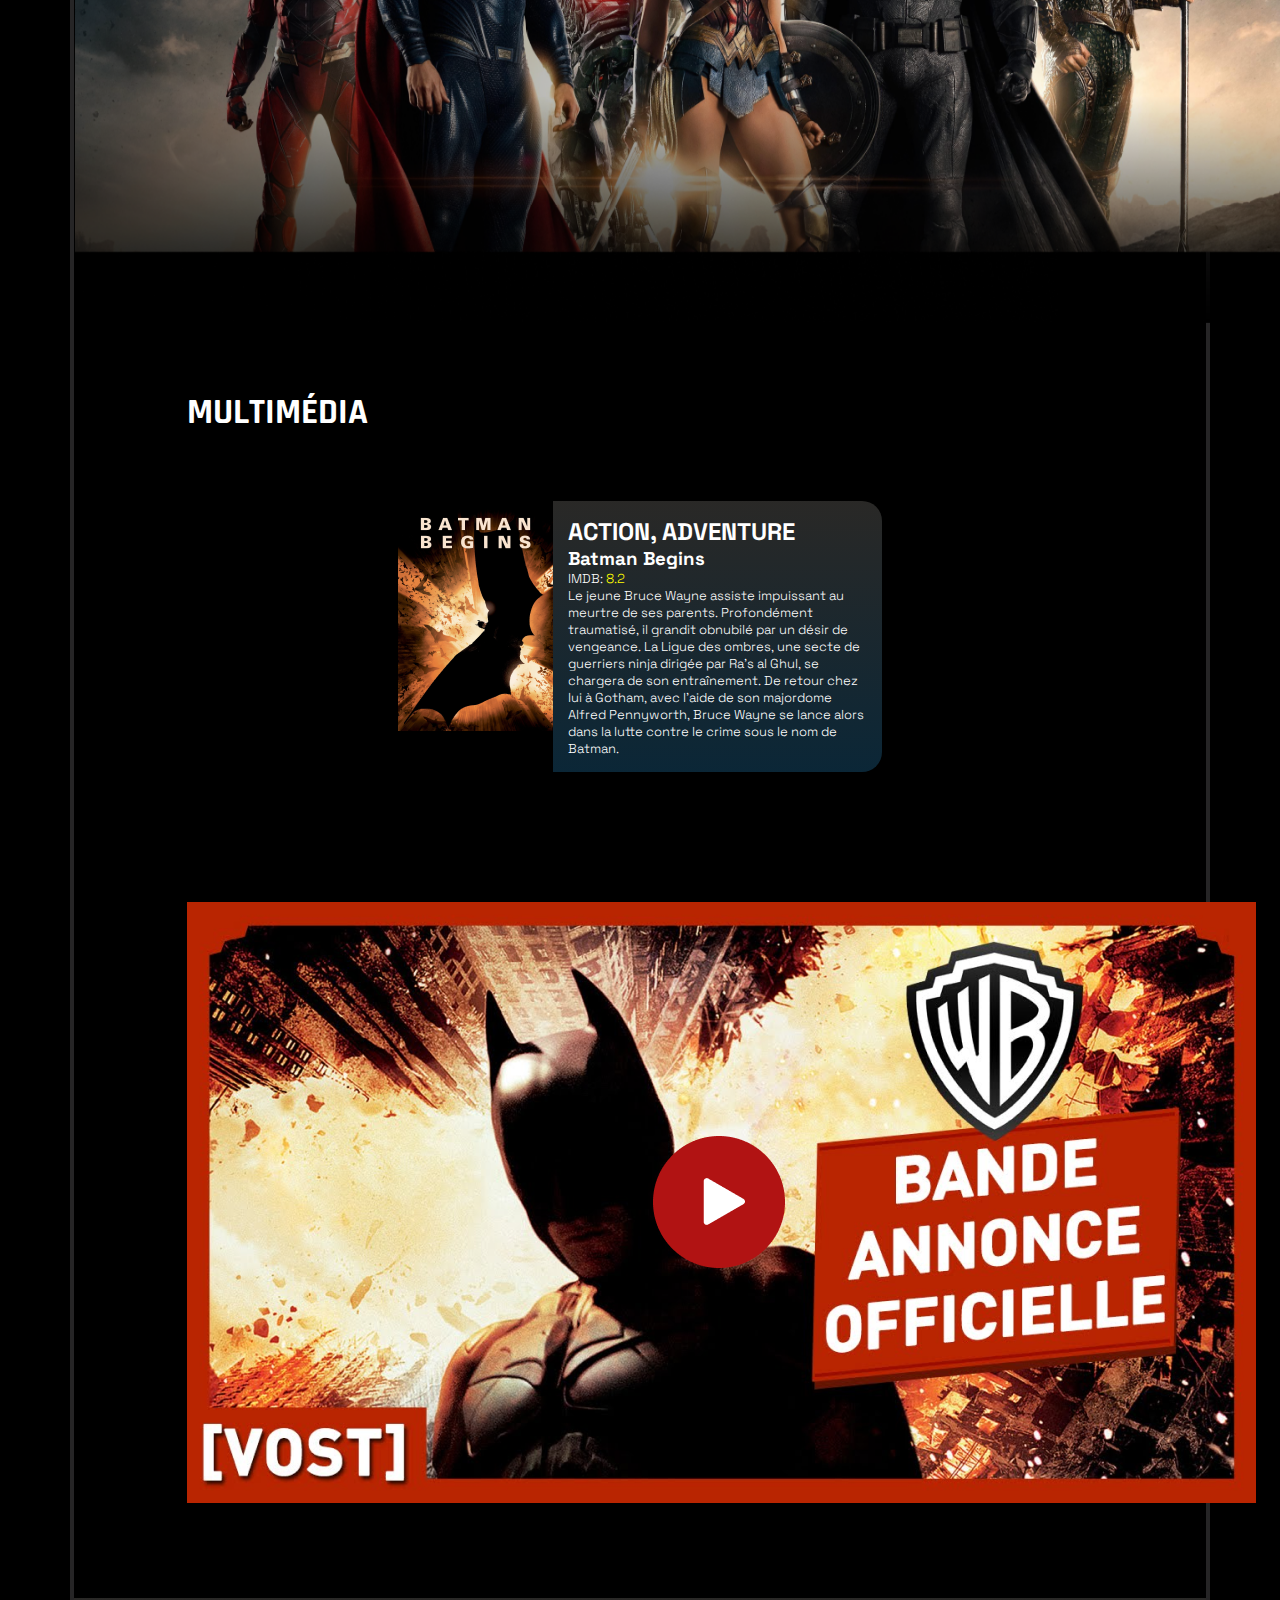
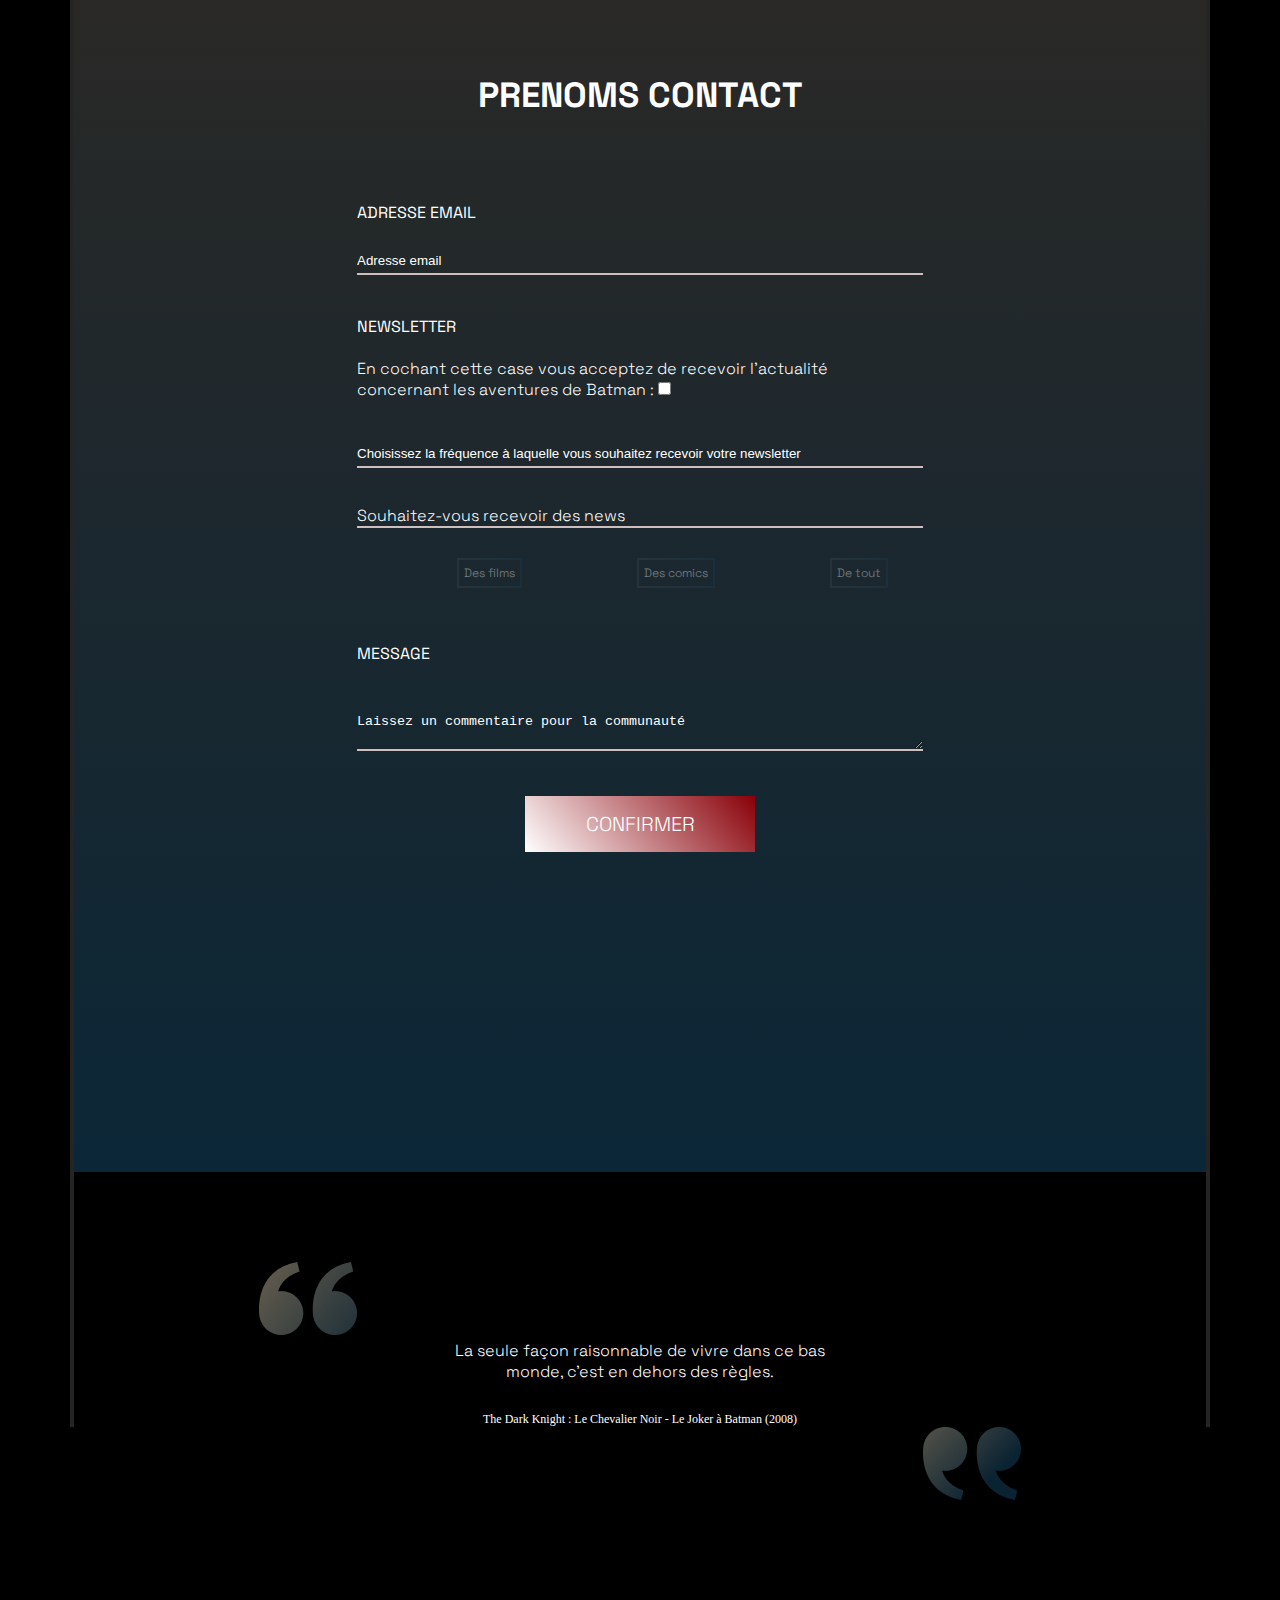
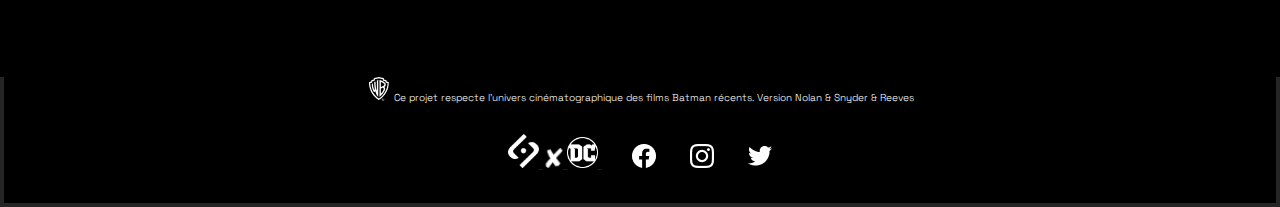
==== commit 1d8363dc: "ajout des animations" ====
--- a/index.html
+++ b/index.html
@@ -4,25 +4,30 @@
 <head>
     <meta charset="UTF-8" />
     <meta name="viewport" content="width=device-width, initial-scale=1.0" />
-    <title>Batman project</title>
+    <title>Batman 2</title>
     <link rel="stylesheet" href="./assets/CSS/style.css" />
+    <link rel="stylesheet" type="text/css" href="./assets/CSS/style2.css" />
     <style></style>
 </head>
 
 <body>
-    <header>
+    
+    <header class="en-tete">
         <nav class="container">
             <a href="index.html">
                 <img class="logo" src="assets/Logos/logohome.png" alt="logo" />
             </a>
             <ul>
                 <li><a href="index.html">HOME</a></li>
+                <li><a href="./game.html">GAME</a></li>
+
             </ul>
+            
         </nav>
     </header>
-    <main>
+    <main class="main">
         <!--Les reseaux sociaux avec le scrolling-->
-        <div class="scroll">
+        <div class="scroll ">
             <a href="#hero"><img class="social" src="./assets/Logos/logo_bat_flèche.png" alt="" /></a>
             <img class="social" src="./assets/Logos/icon_facebook.png" alt="" />
             <img class="social" src="./assets/Logos/icon_ig.png" alt="" />
@@ -31,29 +36,29 @@
         </div>
 
         <!--La première section de la partie - hero-->
-        <section id="hero">
+        <section id="hero" class="hero">
             <div class="container">
                 <div class="content">
-                    <p class="texte">
+                    <p class="texte slide-in-left">
                         Au nom de ses parents assassinés, Bruce Wayne mène une guerre
                         éternelle contre les criminels de Gotham City. Il est vengeur. Il
                         est la nuit.
                     </p>
-                    <h2 class="titre">Il est Batman.</h2>
-                    <div class="cta">
+                    <h2 class="titre slide-in-left">Il est Batman.</h2>
+                    <div class="cta  slide-in-left">
                         <a class="btn" href="#Batman-cinéma">VOIR LE HÉROS</a>
                         <a class="btn" href="#némésis">LES ADVERSAIRES</a>
                     </div>
                 </div>
             </div>
-            <img class="flèche" src="./assets/Logos/flèche_down_header.png" alt="" />
-        </section>
-
+            <img class="flèche slide-in-left" src="./assets/Logos/flèche_down_header.png" alt="" />
+        </section>
+       
         <!--La deuxième section concernant Batman au cinéma-->
         <section id="Batman-cinéma">
             <div class="container">
-                <h1 class="titre">BATMAN AU CINÉMA</h1>
-                <p class="description">
+                <h1 class="titre slide-in-left">BATMAN AU CINÉMA</h1>
+                <p class="description slide-in-left">
                     Le personnage de Batman est un super héros de l’univers de DC
                     Comics. Il a été créé par le dessinateur Bob Kane et le scénariste
                     Bill Finger et apparaît pour la première fois dans le comic book
@@ -64,7 +69,7 @@
                     d’interpréter l’homme chauve-souris. Voici les trois derniers :
                 </p>
                 <div class="batman-personnage">
-                    <div class="batman-item">
+                    <div class="batman-item  scale-up-animation">
                         <div class="image-container">
                             <img src="./assets/Illustrations/Bathome2.png" alt="" />
                         </div>
@@ -74,7 +79,7 @@
                             <p>(2022)</p>
                         </div>
                     </div>
-                    <div class="batman-item">
+                    <div class="batman-item scale-up-animation">
                         <div class="image-container">
                             <img src="./assets/Illustrations/Bathome3.png" alt="" />
                         </div>
@@ -84,7 +89,7 @@
                             <p>(2006 - 2008 - 2012)</p>
                         </div>
                     </div>
-                    <div class="batman-item">
+                    <div class="batman-item  scale-up-animation">
                         <div class="image-container">
                             <img src="./assets/Illustrations/Bathome4.png" alt="" />
                         </div>
@@ -99,13 +104,15 @@
         </section>
 
         <!--La section némésis-->
+       
         <section id="némésis">
+            
             <div class="container">
                 <div>
-                    <h1 class="titre">NÉMÉSIS</h1>
-                </div>
-
-                <p class="description">
+                    <h1 class="titre slide-in-left">NÉMÉSIS</h1>
+                </div>
+
+                <p class="description slide-in-left">
                     Batman souhaite éradiquer la criminalité de Gotham. C’est pourquoi,
                     il affrontera la plupart du temps, des vilains sans capacités
                     surnaturelles mais particulièrement violents ou psychopathes. Avec
@@ -115,7 +122,7 @@
                     pu voir au cinéma, on retrouve :
                 </p>
                 <div class="némésis-personnage">
-                    <div class="némésis-item">
+                    <div class="némésis-item scale-up-animation">
                         <div class="image-container">
                             <img src="./assets/Illustrations/Bathome5.png" alt="" />
                         </div>
@@ -125,34 +132,37 @@
                             <p>(2022)</p>
                         </div>
                     </div>
-                    <div class="némésis-item">
+                    <div class="némésis-item scale-up-animation">
                         <div class="image-container">
                             <img src="./assets/Illustrations/Bathome6.png" alt="" />
                         </div>
-
+                        
                         <div class="personnage-info">
                             <h3>Le Joker Heath Ledger</h3>
                             <p>(2008)</p>
                         </div>
                     </div>
-                    <div class="némésis-item">
+                    
+                    <div class="némésis-item scale-up-animation">
                         <div class="image-container">
                             <img src="./assets/Illustrations/Bathome7.png" alt="" />
                         </div>
-
+                        <img class="img-boomerang" width="550px" src="./assets/Illustrations/Bathome12.png" alt="">
                         <div class="personnage-info">
                             <h3>Darkseid Ray Porter</h3>
                             <p>(2022)</p>
                         </div>
-                    </div>
-                </div>
-            </div>
+                        
+                    </div>
+                </div>
+            </div>
+           
         </section>
         <!--La section alliés-->
         <section id="alliés">
             <div class="container">
-                <h1 class="titre">ALLIÉS</h1>
-                <p class="description">
+                <h1 class="titre slide-in-left">ALLIÉS</h1>
+                <p class="description slide-in-left">
                     Alfred est le majordome des Wayne. A leur mort il s’occupe de
                     l’éducation du jeune Bruce avant de l’assister dans son rôle du
                     Batman. Ce dernier rencontrera Catwoman dès le premier numéro des
@@ -163,7 +173,7 @@
                     nettoyer sa ville de la criminalité qui y règne.
                 </p>
                 <div class="alliés-personnage">
-                    <div class="alliés-item">
+                    <div class="alliés-item scale-up-animation">
                         <div class="image-container">
                             <img src="./assets/Illustrations/Bathome9.png" alt="" />
                         </div>
@@ -173,7 +183,7 @@
                             <p>(2006 2008 2012)</p>
                         </div>
                     </div>
-                    <div class="alliés-item">
+                    <div class="alliés-item scale-up-animation">
                         <div class="image-container">
                             <img src="./assets/Illustrations/Bathome8.png" alt="" />
                         </div>
@@ -183,7 +193,7 @@
                             <p>(2008)</p>
                         </div>
                     </div>
-                    <div class="alliés-item">
+                    <div class="alliés-item scale-up-animation">
                         <div class="image-container">
                             <img src="./assets/Illustrations/Bathome10.png" alt="" />
                         </div>
@@ -199,8 +209,8 @@
         <!--La section justice league-->
         <section id="batman-justice-league">
             <div class="container">
-                <h1 class="titre">JUSTICE LEAGUE</h1>
-                <p class="description">
+                <h1 class="titre slide-in-left">JUSTICE LEAGUE</h1>
+                <p class="description slide-in-left">
                     Lorsque la Terre est menacée les plus grands super-héros s’allient
                     pour la protéger. Ils doivent cependant apprendre à se faire
                     confiance mutuellement et à faire équipe ce qui ne sera pas chose
@@ -210,21 +220,21 @@
                     existence.
                 </p>
             </div>
-            <img class="justice-league" width="100%" src="./assets/Illustrations/Bathome11.png" alt="" />
+            <img class="justice-league scale-up-animation" width="100%" src="./assets/Illustrations/Bathome11.png" alt="" />
         </section>
 
         <!--La section multimédia-->
         <section id="multimédia">
             <div class="container">
-                <h1 class="titre"><strong>MULTIMÉDIA</strong></h1>
-
-                <button class="left">
+                <h1 class="titre slide-in-left"><strong>MULTIMÉDIA</strong></h1>
+
+                <button class="left ">
                     <img src="assets/Logos/icon_flèche_1.png" alt="" />
                 </button>
                 <button class="right">
                     <img src="assets/Logos/icon_flèche_2.png" alt="" />
                 </button>
-                <div class="slider-multimédia">
+                <div class="slider-multimédia slide-in-left">
                     <div class="slider-image">
                         <img src="assets/Illustrations/Bathome_ba1.png" alt="" />
                     </div>
@@ -244,14 +254,14 @@
                     </div>
                 </div>
 
-                <div class="image-bande-annonce">
+                <div class="image-bande-annonce scale-up-animation">
                     <img src="./assets/Illustrations/Bathome_ba2.png" alt="" />
                 </div>
             </div>
         </section>
         <!--Formulaire-->
         <section id="contact">
-            <div class="form">
+            <div class="form slide-in-left">
                 <h2>PRENOMS CONTACT</h2>
                 <form action="">
                     <label class="titre" for="email">
@@ -313,7 +323,7 @@
 
         <!--Section Citation-->
         <section id="citations">
-            <div class="container">
+            <div class="container slide-in-left">
                 <div class="guillemet-open">
                     <img src="./assets/Logos/icon_guillemets_1.png" alt="" />
                 </div>
@@ -338,7 +348,7 @@
         </section>
     </main>
     <div class="cleatfix"></div>
-    <footer>
+    <footer class="footer">
         <div class="container">
             <div class="text-footer">
                 <img src="./assets/Logos/icon_WB.png" alt="" />
--- a/assets/CSS/style.css
+++ b/assets/CSS/style.css
@@ -18,6 +18,30 @@
     --color-g: #BCBBBD;
 }
 
+.en-tete
+{
+    
+    border: 4px solid rgba(188, 187, 189, 0.2);
+    margin: 0 70px;
+   
+
+}
+.main
+{
+    border: 4px solid rgba(188, 187, 189, 0.2);
+    border-top:none ;
+    border-bottom: none;
+    margin: 0 70px;
+    
+}
+.footer
+{
+    border: 4px solid rgba(188, 187, 189, 0.2);
+    border-top: none;
+      
+}
+
+
 *{
     margin: 0;
     padding: 0;
@@ -42,13 +66,15 @@
     background-color: black;
     color: white;
     font-family: 'Space Grotesk';
-    font-weight: 300;
-    background-image: url(../Illustrations/Bathome12.png);
+    font-weight: 300; 
+    background-image: url(../Illustrations/Bathome1.png);
     background-repeat: no-repeat;
-    background-size: 35%;
-    background-position: 887px 2850px;
-  
-}
+    background-size: contain; 
+    /* padding: 0 70px; */
+}
+
+
+
 
 .up-bar{
     border-top: #BCBBBD 1px solid;
@@ -90,6 +116,12 @@
 
 ul{
     list-style: none;
+    display: flex;
+    justify-content: space-between; 
+}
+ul li
+{
+    margin-right: 20px;
 }
 
 nav ul a{
@@ -97,7 +129,8 @@
     font-size: 25px;
     font-weight: 600;
     font-family: 'rajdhani';
-    /*text-decoration: none; */
+    text-decoration: none; 
+    
 }
 .logo:hover{
     -webkit-filter:invert(4%) sepia(100%) saturate(1498%) hue-rotate(355deg) brightness(109%) contrast(103%) ;
@@ -123,12 +156,12 @@
 /*Design de la partie en tête Hero */
 
 #hero{
-    background-image: url(../Illustrations/Bathome1.png);
-    height: 850px;
-    background-position: top center;
-    background-repeat: no-repeat;
-    background-color: black;
-    background-size: cover;
+    /* background-image: url(../Illustrations/Bathome1.png); */
+    /* height: 850px; */
+    /* background-position: top center; */
+    /* background-repeat: no-repeat; */
+    /* background-color: black; */
+    /* background-size: cover; */
 }
 
 .content{
@@ -183,12 +216,15 @@
     position: fixed;
     right: 20px;
     top: 200px;
+    
+    
 
 }
 
 .scroll .social{
     margin-top: 30px;
     cursor: pointer;
+    
 
 }
 
@@ -238,6 +274,13 @@
 
 #Némésis{
     margin-top: 70px;
+    
+}
+.img-boomerang
+{
+    position: absolute;
+    left:1000px;
+    top:2700px;
 }
 
 .némésis-personnage{
@@ -634,4 +677,46 @@
 }
 footer .social-item{
     padding: 15px;
-}+}
+
+
+
+
+@keyframes scaleUp {
+    0% {
+      transform: scale(0.1); /* L'image commence à 10% de sa taille initiale */
+      opacity: 0; /* L'image est invisible au début */
+    }
+    100% {
+      transform: scale(1); /* L'image atteint sa taille normale */
+      opacity: 1; /* L'image devient complètement visible */
+    }
+  }
+  
+  /* Application de l'animation à l'image */
+  .scale-up-animation {
+    animation: scaleUp 2s ease-out;
+    /* La durée de l'animation est de 2 secondes */
+    /* Le easing "ease-out" rend l'animation plus douce à la fin */
+  }
+
+
+
+  /* Définition de l'animation */
+@keyframes slideInFromLeft {
+    0% {
+      transform: translateX(-90%);
+      opacity: 0.5; /* Le texte est invisible au début */
+    }
+    100% {
+      transform: translateX(0);
+      opacity: 1; /* Le texte devient complètement visible */
+    }
+  }
+  
+  /* Application de l'animation au texte */
+  .slide-in-left {
+    animation: slideInFromLeft 3s ease-out;
+    /* La durée de l'animation est de 1.5 seconde */
+    /* Le easing "ease-out" rend l'animation plus douce à la fin */
+  }       